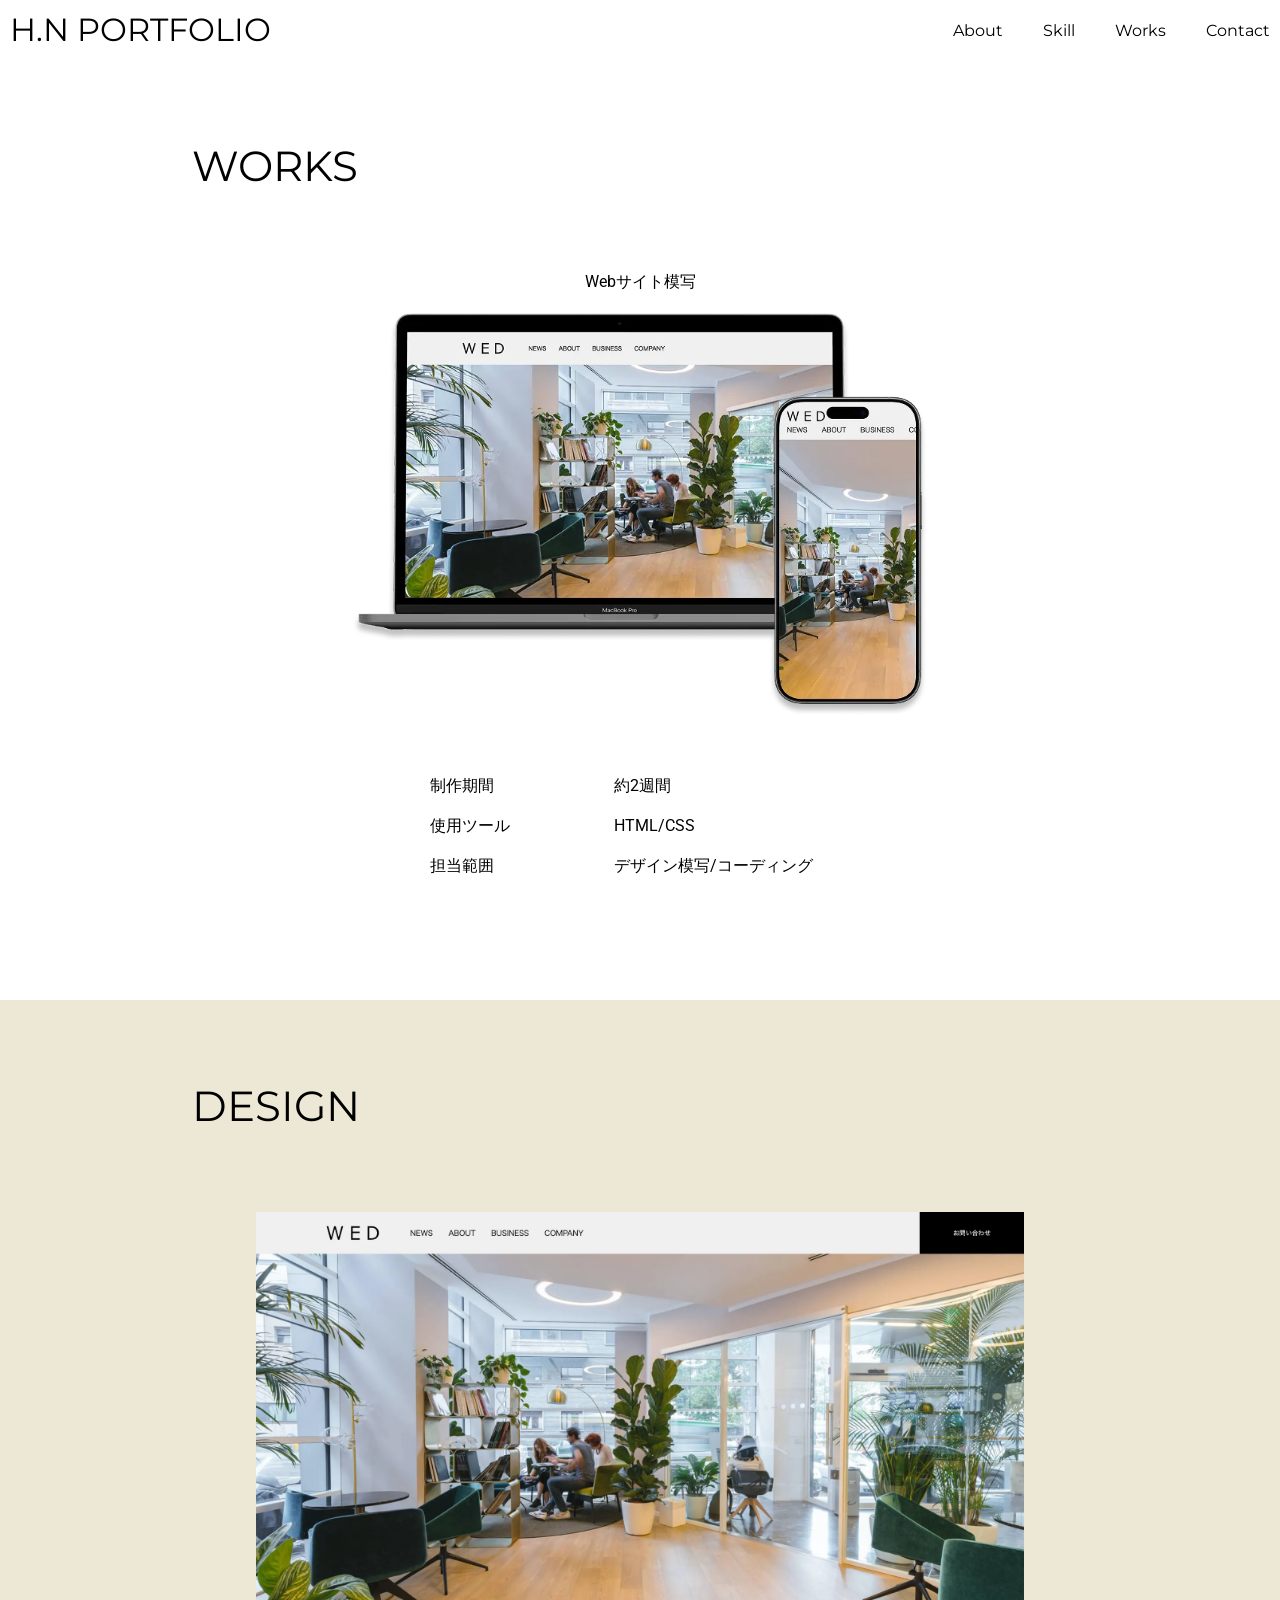
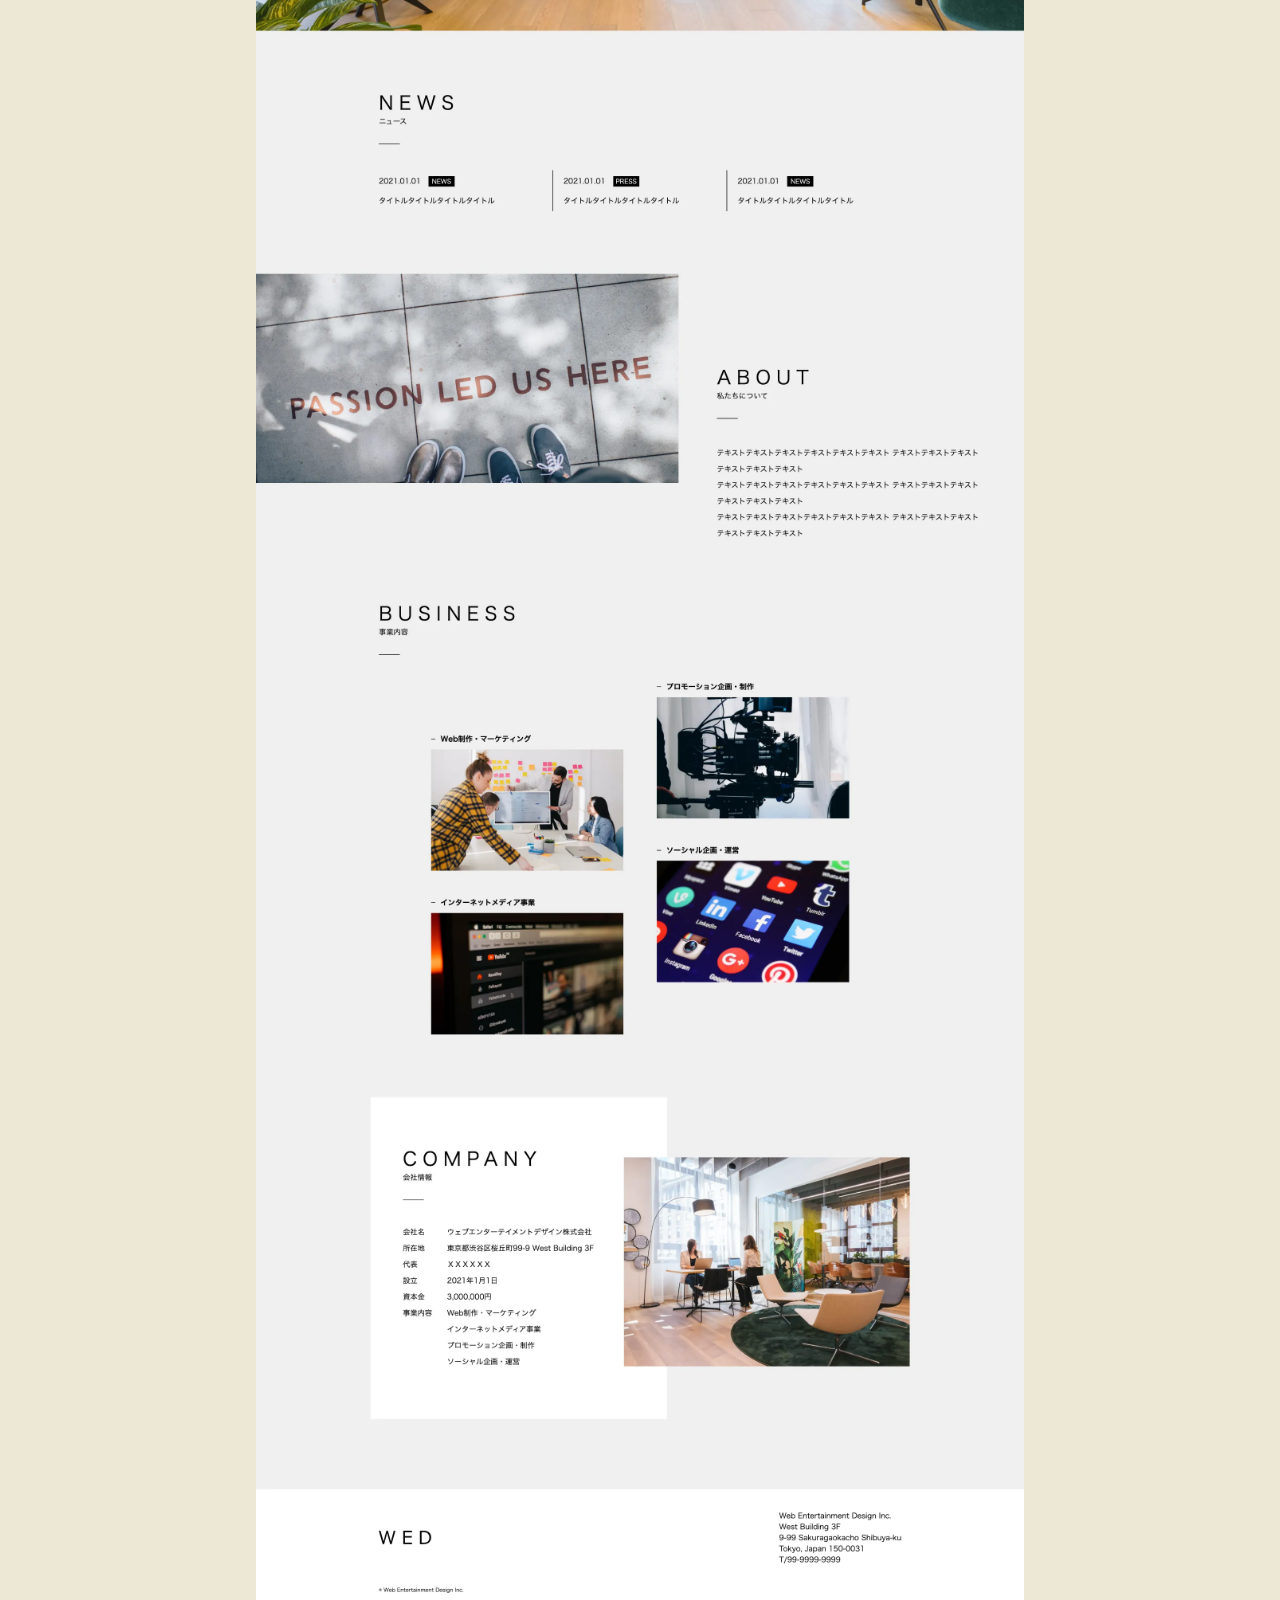
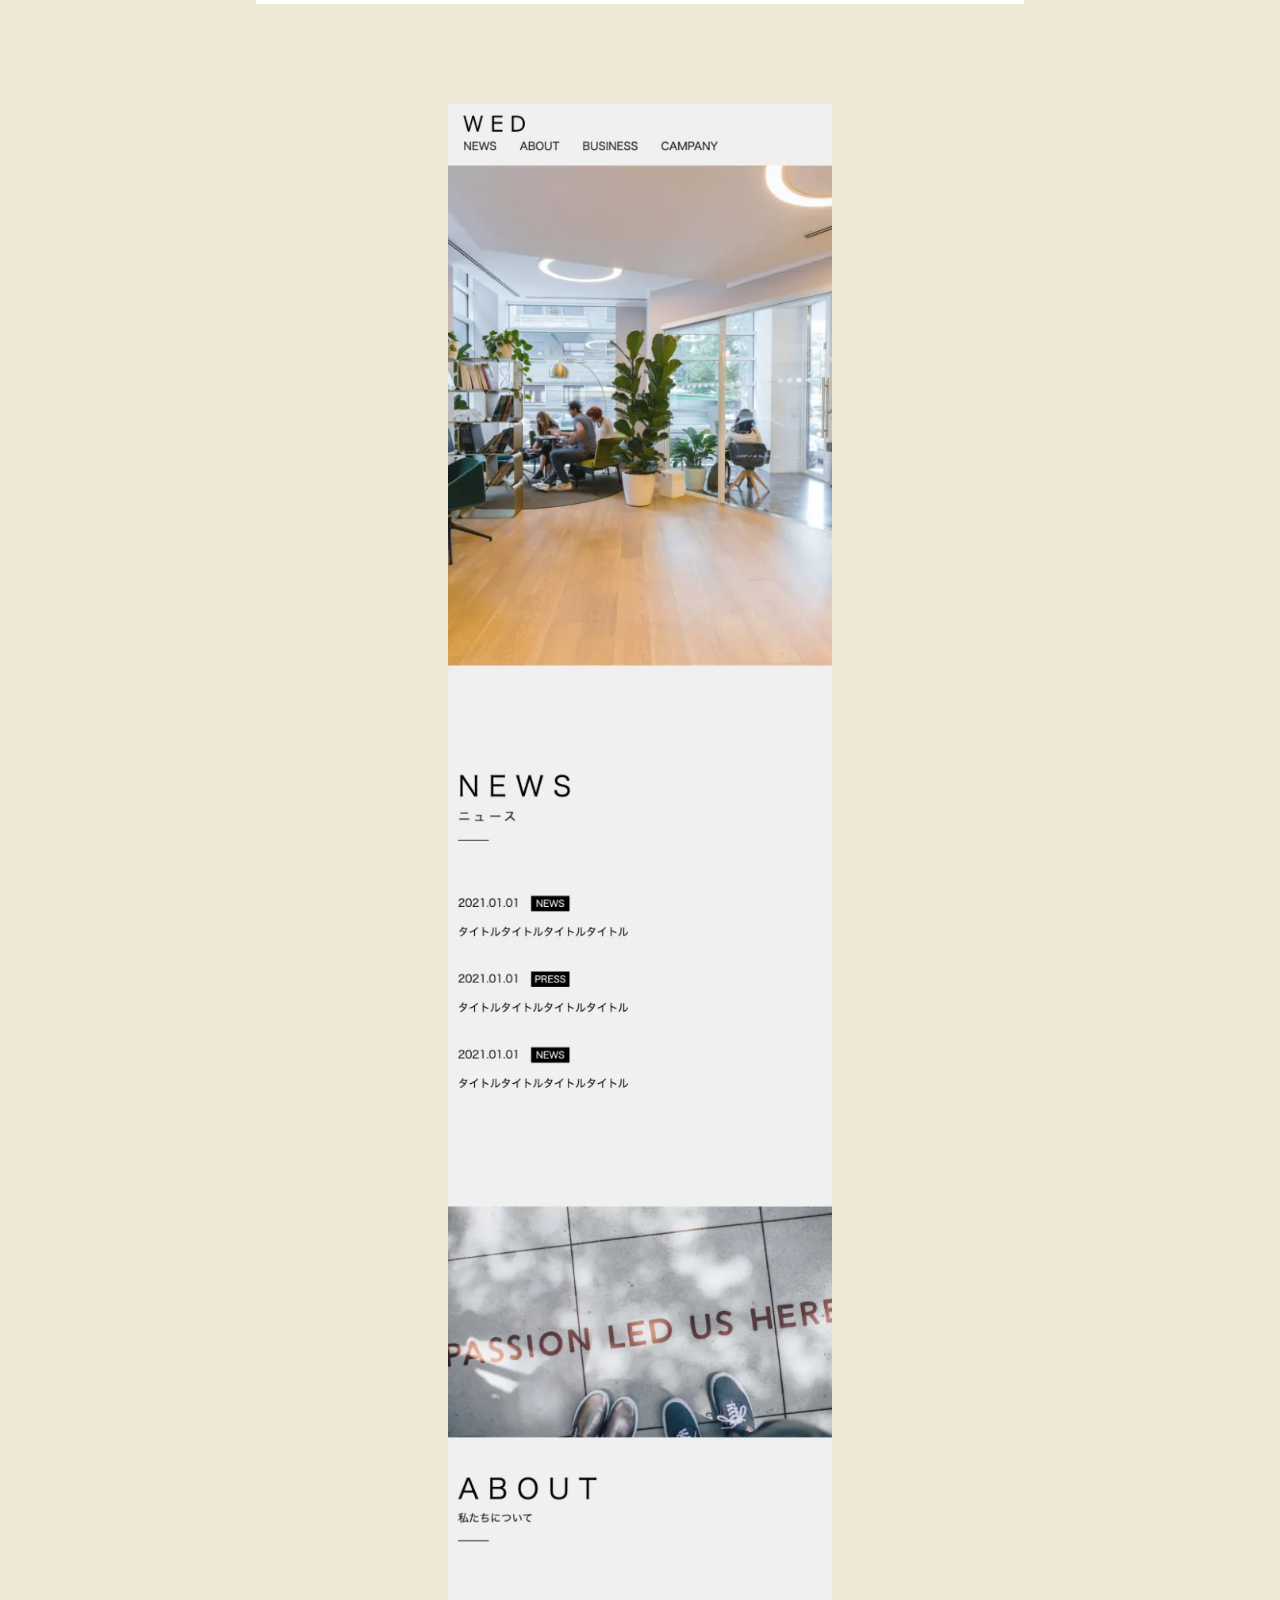
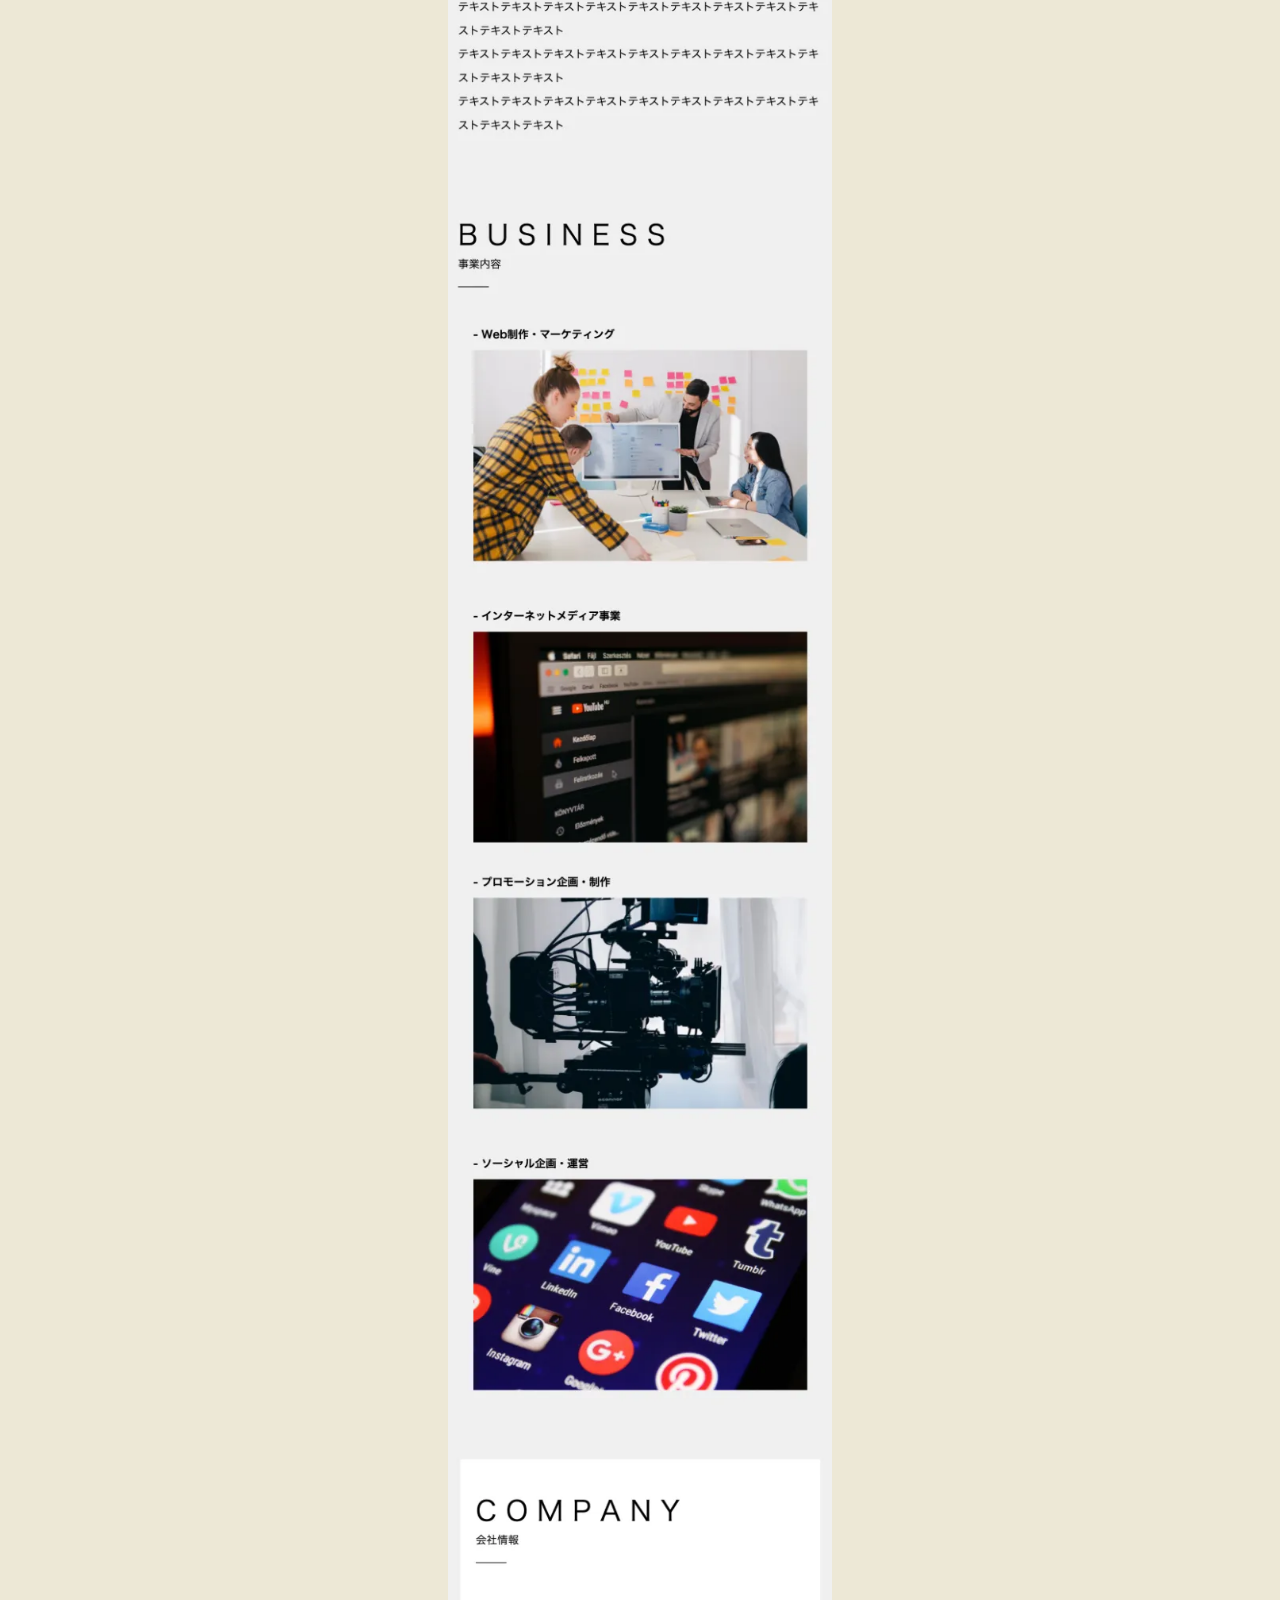
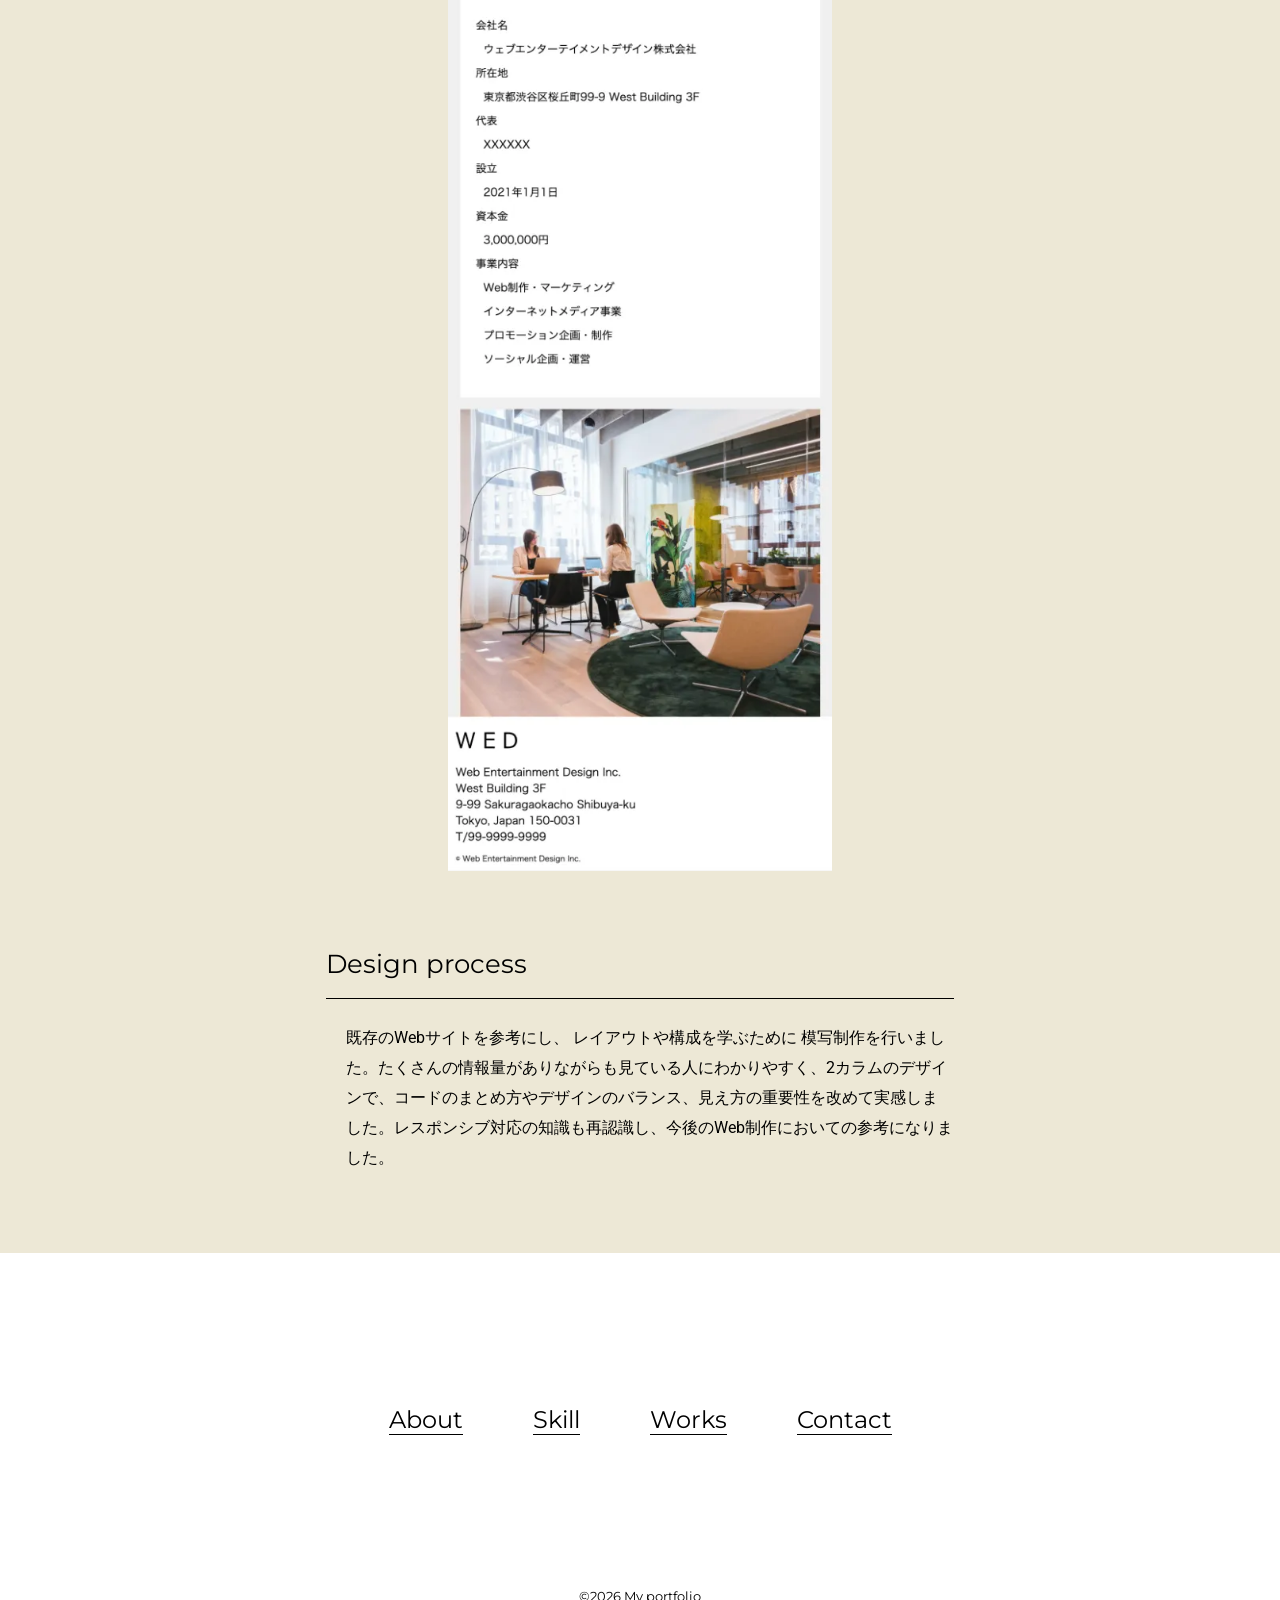
==== works1.html @ a0275f7a "Add files via upload" ====
<!DOCTYPE html>
<html lang="ja">
<head>
  <meta charset="UTF-8">
  <meta name="viewport" content="width=device-width, initial-scale=1.0">
  <title>WORKS/Webデザイン模写</title>

  <link rel="icon" href="img/my icon.png">
  <!--CSS読み込み-->
  <link rel="stylesheet" href="css/reset.css">
  <link rel="stylesheet" href="css/common.css">
  <link rel="stylesheet" href="css/style.css">

  <!--JS読み込み-->
  <script src="js/main.js" defer></script>

  <!--Google フォント-->
  <link rel="preconnect" href="https://fonts.googleapis.com">
  <link rel="preconnect" href="https://fonts.gstatic.com" crossorigin>
  <link
    href="https://fonts.googleapis.com/css2?family=Montserrat:ital,wght@0,100..900;1,100..900&family=Roboto:ital,wght@0,100..900;1,100..900&display=swap"
    rel="stylesheet">

</head>
<body>
  <header id="header-2">
    <div class="header-inner-2">
      <h1><a href="index.html" target="_blank">H.N PORTFOLIO</a></h1>

      <nav>
        <ul>
          <li><a href="#about">About</a></li>
          <li><a href="#skill">Skill</a></li>
          <li><a href="#works">Works</a></li>
          <li><a href="#contact">Contact</a></li>
        </ul>
      </nav>
    </div>
  </header>

  <section id="works-1">
    <div class="works1-title">
      <h2>WORKS</h2>
      <!-- <h3>制作実績</h3> -->
    </div>
    <div class="works1-title2">
      <h3>Webサイト模写</h3>
      <img src="img/work1.webp" alt="webサイト模写1">
    </div>
    <div class="info">
      <dl class="info-flex">
        <dt>制作期間</dt>
        <dd>約2週間</dd>
          <dt>使用ツール</dt>
          <dd>HTML/CSS</dd>
          <dt>担当範囲</dt>
          <dd>デザイン模写/コーディング</dd>
      </dl>
    </div>
  </section>

  <section id="design">
    <h2>DESIGN</h2>
    <img class="img1" src="img/web制作ps１.webp" alt="web制作サイト模写パソコン">
    <img class="img2" src="img/web制作sp１.webp" alt="web制作サイト模写スマートフォン">

  <div class="design-pro">
    <h3>Design process</h3>
    <p>既存のWebサイトを参考にし、 レイアウトや構成を学ぶために 模写制作を行いました。たくさんの情報量がありながらも見ている人にわかりやすく、2カラムのデザインで、コードのまとめ方やデザインのバランス、見え方の重要性を改めて実感しました。レスポンシブ対応の知識も再認識し、今後のWeb制作においての参考になりました。</p>
  </div>
  </section>

  <footer id="footer">
    <div class="footer-inner">
      <p><a href="#about">About</a></p>
      <p><a href="#skill">Skill</a></p>
      <p><a href="#works">Works</a></p>
      <p><a href="#contact">Contact</a></p>
    </div>
    <small class="small">©2026 My portfolio</small>
  </footer>
  </section>
</body>
</html>
---- css/common.css ----
@charset "utf-8";

/* header */

#header {
  width: 100%;
  height: 60px;
  background-color: #D4CDB5;
  position: fixed;
  z-index: 10;
}

.header-inner {
  max-width: 1335px;
  display: flex;
 justify-content: space-between;
  margin: 0 auto;
  padding: 0 10px;
}

#header h1 {
  line-height: 60px;
  font-weight: normal;
  font-size: 32px;
}

#header .header-list {
  display: flex;
  gap: 40px;
  height: 60px;
  align-items: center;
}

#header .header-list li {
  transition-duration: .4s;
}
#header .header-list li:hover {
  transform: scale(1.1);
}

/* ハンバーガーメニュー */
#navArea nav {
  font-size: 18px;
  display: block;
  width: 220px;
  position: fixed;
  background-color: #D4CDB5;
  top: 0;
  left: -300px;
  bottom: 0;
  transition: all 0.5s;
  z-index: 3;
  opacity: 0;
}

.open nav {
  left: 0;
  opacity: 1;
}

.toggle-btn {
  display: block;
  position: fixed;
  top: 10px;
  right: 30px;
  width: 30px;
  height: 30px;
  z-index: 30;
  cursor: pointer;
  display: none;
}

.toggle-btn span {
  position: absolute;
  display: block;
  left: 0;
  width: 30px;
  height: 2px;
  background-color: #333;
  transition: all 0.5s;
  border-radius: 4px;
}

.toggle-btn span:nth-child(1) {
  top: 4px;
}
.toggle-btn span:nth-child(2) {
  top: 14px;
}
.toggle-btn span:nth-child(3) {
  bottom: 4px;
}

#mask {
  display: none;
  transition: all 0.5s;
}

nav .inner {
  padding: 25px;
  width: 280px;
}
nav .inner ul li {
  border-bottom: 1px solid #fff;
}
nav .inner ul li a {
  display: block;
  color: #fff;
  padding: 16px;
  transition-duration: 0.2s;
}
nav .inner ul li a:hover {
  background-color: #e4e4e4;
}

/* header-2 */

#header-2 {
  width: 100%;
  height: 60px;
  background-color: #fff;
  position: fixed;
  z-index: 10;
}

.header-inner-2 {
  max-width: 1335px;
  display: flex;
 justify-content: space-between;
  margin: 0 auto;
  padding: 0 10px;
}

#header-2 h1 {
  line-height: 60px;
  font-weight: normal;
  font-size: 32px;
}

#header-2 ul {
  display: flex;
  gap: 40px;
  height: 60px;
  align-items: center;
}

#header-2  li {
  transition-duration: .4s;
}
#header-2 li:hover {
  transform: scale(1.1);
}

/* contact */

#contact {
  width: 100%;
  height: 700px;
  background-color: #4C4A4A;
  color: #fff;
}

.contact-inner {
  max-width: 100%;
  text-align: center;
  padding-top: 200px;
}

.contact-inner p {
  margin-top: 50px;
  line-height: 28px;
  letter-spacing: 3%;
}

.mail {
  width: 300px;
  height: 60px;
  font-size: 32px;
  background-color: #fff;
  color: #4C4A4A;
  display: block;
  margin: 0 auto;
  margin-top: 50px;
  line-height: 60px;
  border-radius: 30px;
  overflow: hidden;
  position: relative;
  transition-duration: .4s;
  z-index: 2;
}
.mail::after {
  background: #ff701e;
  border-radius: 50%;
  content: "";
  display: block;
  margin: auto;
  opacity: 0;
  pointer-events: none;
  position: absolute;
  top: 50%;
  left: 0;
  right: 0;
  width: 100%;
  padding-top: 100%;
  height: 0;
  z-index: -1;
  transform: translateY(-50%) scale(0.1);
  transition: opacity .5s, transform 0s;
  transition-delay: 0s, .4s;
}
 
.mail:hover {
  color: #fff;
}
.mail:hover::after {
  opacity: 1;
  transform: translateY(-50%) scale(1.1);
  transition-delay: 0s;
  transition: opacity .8s, transform .6s ease-in-out;
}

/* footer */

#footer {
  width: 100%;
  height: 345px;
}

.footer-inner {
  display: flex;
  margin: 0 auto;
  gap: 70px;
  font-size: 24px;
  max-width: 90%;
  height: 335px;
  align-items: center;
  justify-content: center;
}

.footer-inner a {
  display: inline-block;
  text-align: center;
  position: relative;
  transition-duration: .4s;
}

.footer-inner a::after {
  content: "";
  width: 100%;
  height: 1px;
 background-color: black;
 display: block;
}

.footer-inner a:hover {
  transform: scale(1.1);
}
.small {
  max-width: 90%;
  margin: 0 auto;
  text-align: center;
  display: block;
  padding-bottom: 10px;
}

@media (max-width: 600px) {

  * {
    flex-direction: column;
  }

  h2 {
    font-size: 28px;
  }

  h3 {
    font-size: 14px;
  }

  p {
    font-size: 14px;
  }

  #header,
  #header-2 {
    width: 100%;
  }

  #header h1 {
    max-width: 50%;
    margin: 0 auto;
    font-size: 18px;
  }

  .header-list a {
    display: none;
  }

  #header-2 ul a {
    display: none;
  }
  #header-2 h1 {
    max-width: 50%;
    margin: 0 auto;
    font-size: 18px;
  }
  .toggle-btn {
    display: block;
  }
  .contact-inner p {
    max-width: 80%;
    margin: 0 auto;
    margin-top: 30px;
    text-align: left;
  }

  .mail {
    width: 200px;
    font-size: 24px;
  }

  .footer-inner {
    gap: 30px;
  }
}
---- css/style.css ----
@charset "utf-8";

/* main */

#main {
  width: 100%;
  position: relative;
}

#main .name {
  font-weight: bold;
  letter-spacing: 3%;
  font-size: 34px;
  max-width: 400px;
  top: 50%;
  left: 50%;
  transform: translate(-50%, -50%);
  position: absolute;
  opacity: 0;
  animation-name: fadeIn;
  animation-duration: 4s;
  animation-timing-function: cubic-bezier(0.33, 1, 0.68, 1);
  animation-fill-mode: forwards;
}

@keyframes fadeIn {
  0% {
    opacity: 0;
  }

  100% {
    opacity: 1;
  }
}

#main img {
  width: 100%;
  height: auto;
}

/* about  */

#about {
  width: 100%;
}

.about-title {
  max-width: 90%;
  margin: 0 auto;
  padding-top: 80px;
  text-align: center;
}

#about img {
  width: 350px;
  height: 320px;
}

.about-flex {
  display: flex;
  gap: 90px;
  max-width: 60%;
  margin: 80px auto;

}

.about-flex-right {
  max-width: 470px;
  margin-top: 50px;
}

.about-flex-right h3 {
  font-size: 20px;
}

.about-flex-right p {
  padding: 20px;
  letter-spacing: 5%;
}

.about-name {
  max-width: 70%;
  margin: 0 auto;
  text-align: center;

}

.about-name p {
  line-height: 20px;
}

/* skill */
#skill {
  width: 100%;
  height: 750px;
  background-color: #EDE8D6;
}

#skill img {
  width: 170px;
  margin: 30px auto;
}

.skill-title {
  max-width: 100%;
  padding-top: 80px;
  text-align: center;
}

.skill-flex {
  display: flex;
  gap: 60px;
  max-width: 70%;
  margin: 0 auto;
  margin-top: 80px;
}

.skill-flex h3 {
  margin-bottom: 5px;
}

.skill-flex p {
  max-width: 70%;
  margin: 0 auto;
  line-height: 22px;
  letter-spacing: 3%;
}

.skill-flex-left,
.skill-flex-right {
  flex: 1;
}

.skill-inner-title {
  max-width: 30%;
  margin: 0 auto;
  text-align: center;
}

/* works */
#works {
  width: 100%;
  height: 700px;
  background-color: #fff;
}

.works-title {
  max-width: 100%;
  padding-top: 80px;
  text-align: center;
}

#works img {
  max-width: 80%;
  margin: 0 auto;
  margin-bottom: 30px;
}

.works-flex {
  display: flex;
  max-width: 98%;
  margin: 80px auto;

}

.works-inner {
  display: block;
  max-width: 90%;
  margin: 0 auto;
}

.works-text {
  font-size: 18px;
  text-align: center;
}

/* works-1 */

#works-1 {
  padding-top: 60px;
  width: 100%;
  height: 1000px;
}

.works1-title {
  max-width: 70%;
  margin: 0 auto;
  padding-top: 80px;
}

.works1-title h3 {
  padding-left: 50px;
}

#works-1 img {
  width: 50%;
  margin: 0 auto;
}

.works1-title2 {
  max-width: 90%;
  margin: 0 auto;
  margin-top: 80px;
}

.works1-title2 h3 {
  text-align: center;
  margin-bottom: 20px;
}

.info {
  width: 100%;
  margin-top: 50px;

}

.info-flex {
  display: flex;
  width: 500px;
  flex-wrap: wrap;
  margin: 0 auto;
  padding-left: 40px;
}

.info-flex dl {
  border-bottom: black solid 1px;
}

.info-flex dt {
  width: 20%;
  line-height: 40px;
}

.info-flex dd {
  width: 50%;
  margin-left: 20%;
  line-height: 40px;
}


/* design */

#design {
  width: 100%;
  height: 80%;
  background-color: #EDE8D6;
}

#design.design2 {
  height: 80%;
}

#design h3 {
  font-size: 26px;
  max-width: 70%;
  margin: 0 auto;
}

#design h2 {
  max-width: 70%;
  margin: 0 auto;
  padding-top: 80px;
}

#design .img1 {
  width: 60%;
  margin: 0 auto;
  margin-top: 80px;
}

#design .img2 {
  width: 30%;
  margin: 0 auto;
  margin-top: 100px;
}

.design-pro {
  max-width: 70%;
  margin: 0 auto;
  margin-top: 80px;
}

.design-pro p {
  width: 70%;
  margin: 0 auto;
  margin-top: 20px;
  line-height: 30px;
  letter-spacing: 2%;
  padding-left: 20px;
  padding-bottom: 80px;
}

.design-pro h3::after {
  content: "";
  width: 100%;
  height: 1px;
  background-color: black;
  display: inline-block;
}

.design-pro h3 {
  line-height: 26px;
}

@media (max-width: 600px) {

  * {
    flex-direction: column;
  }

  h2 {
    font-size: 28px;
  }

  #about img {
    width: 220px;
    height: 210px;
    margin: 0 auto;
  }

  .about-flex {
    gap: 0;
  }

  h3 {
    font-size: 14px;
  }

  p {
    font-size: 14px;
  }

  #main .name {
    font-size: 20px;
  }

  #skill {
    height: 1100px;
  }

  #works {
    height: 1400px;
  }

  .works-inner {
    margin-top: 50px;
  }

  .works-inner:first-child {
    margin-top: 0;
  }

  #works-1 {
    width: 100%;
    height: 900px;
  }
  #works-1 h2 {
    text-align: center;
  }
.works1-title2 {
  width: 100%;
 
}
 #works-1 img {
  width: 70%;
 
 }
 .info-flex {
  font-size: 14px;
  max-width: 400px;
  margin: 0 auto;
padding-left: 20%;
 }
 .works1-title2 h3 {
 width: 90%;
 margin: 0 auto;
 margin-bottom: 10px;
 }
.info-flex dd {
  width: 100%;
  margin-left: 0;
  padding-left: 30px;
}
.info-flex dt {
  font-size: 16px;
  width: 100%;
  
}
}
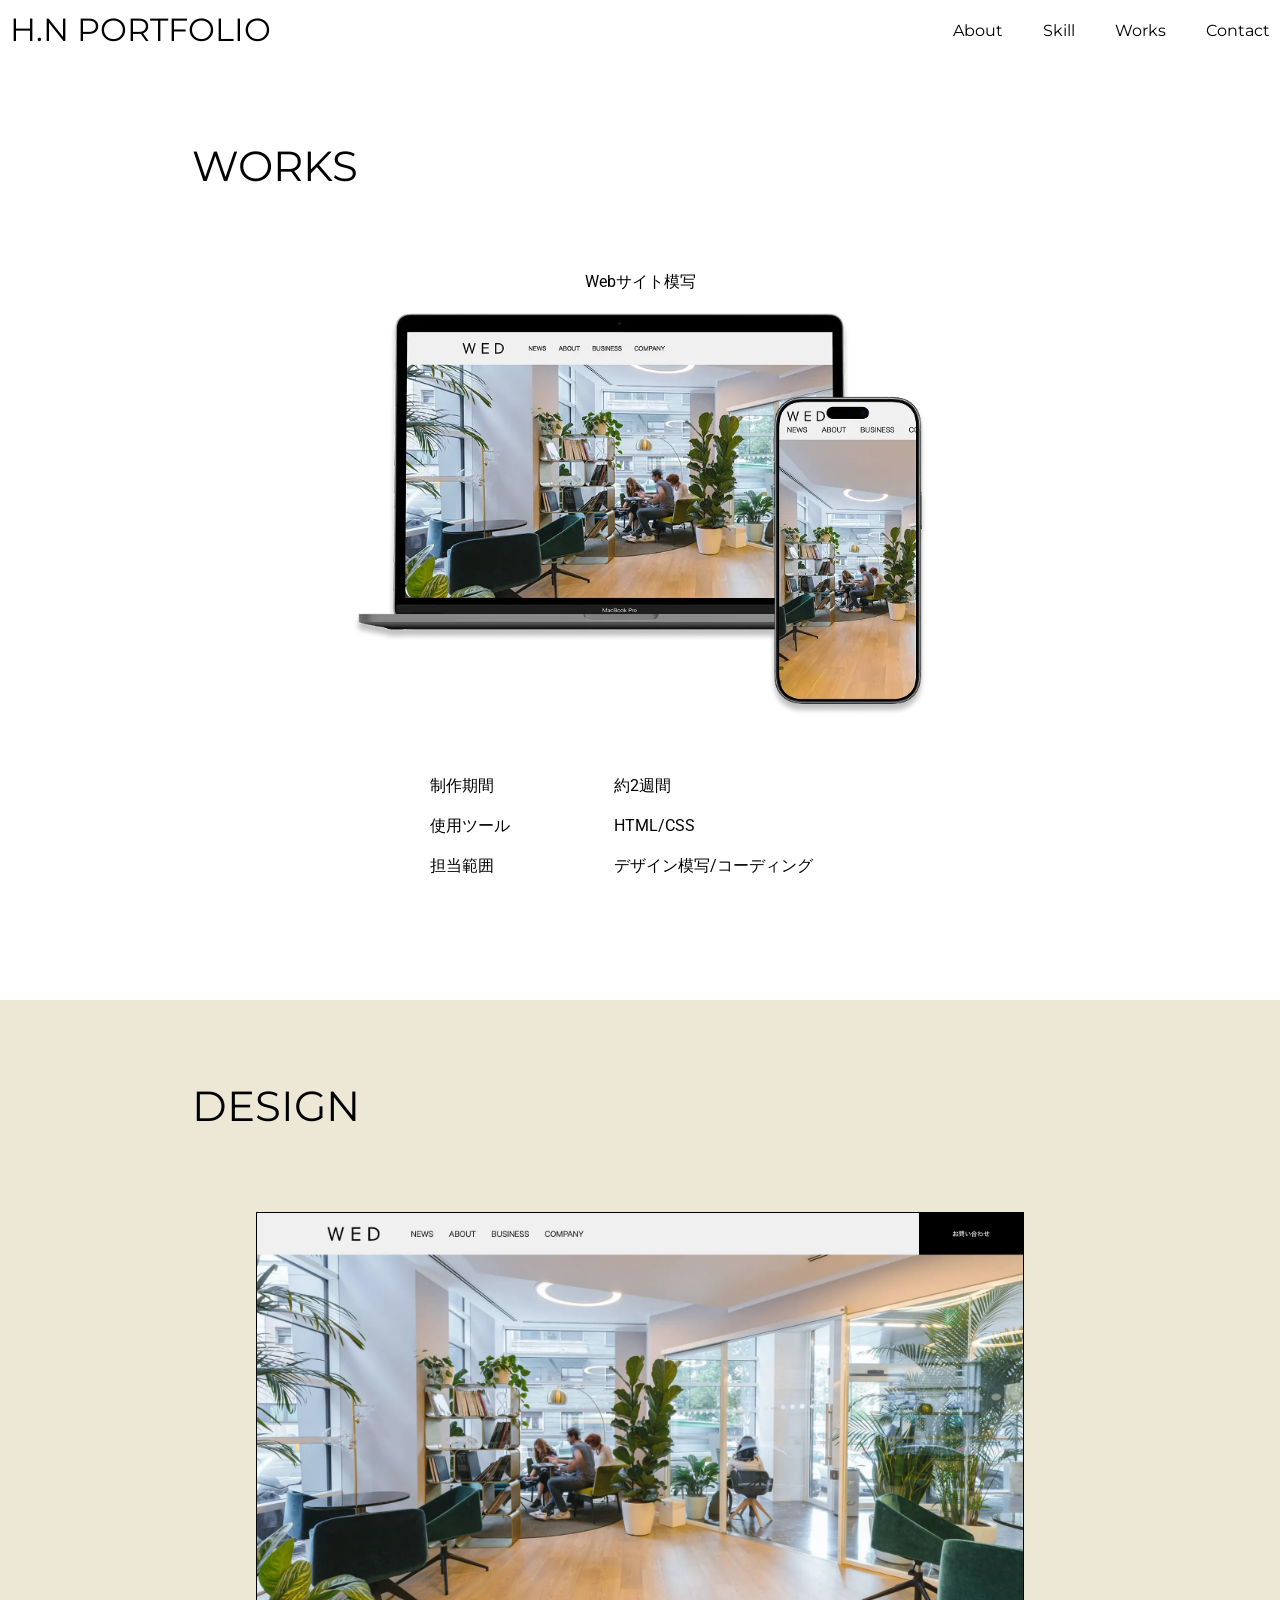
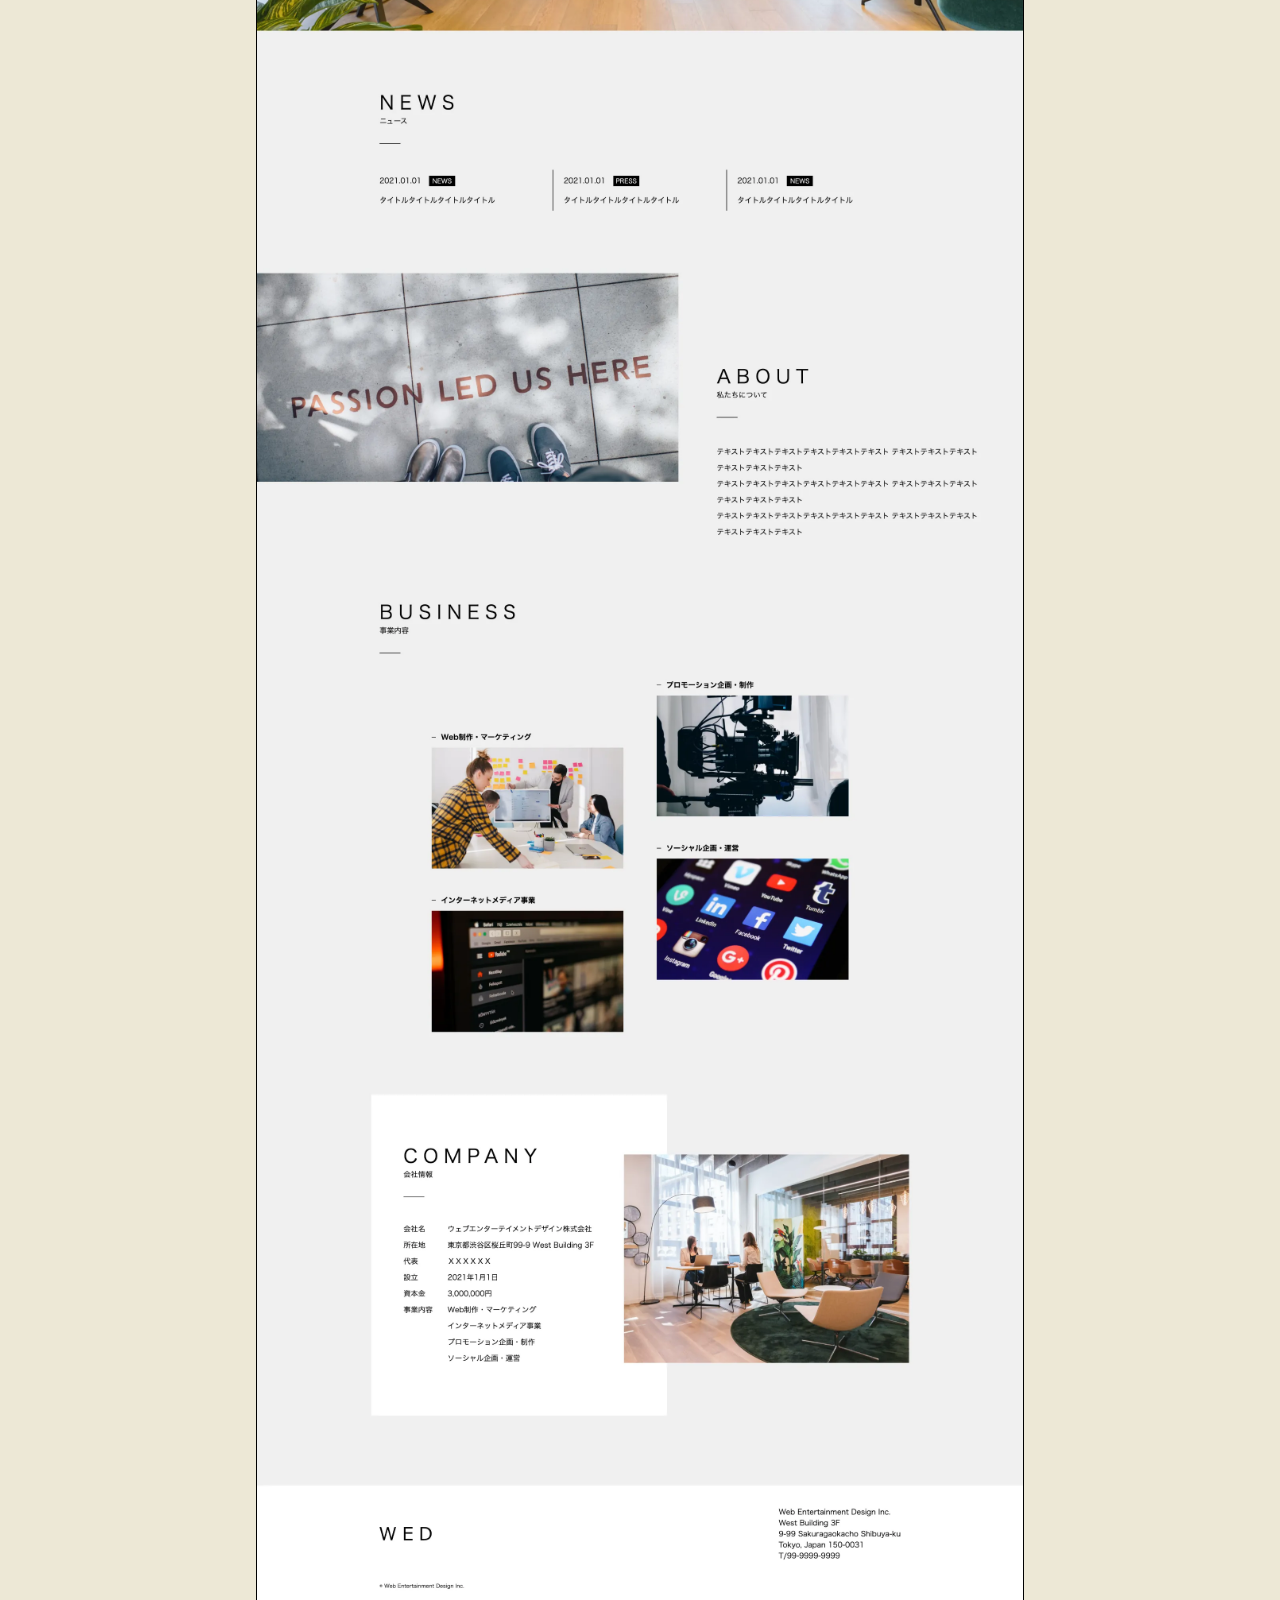
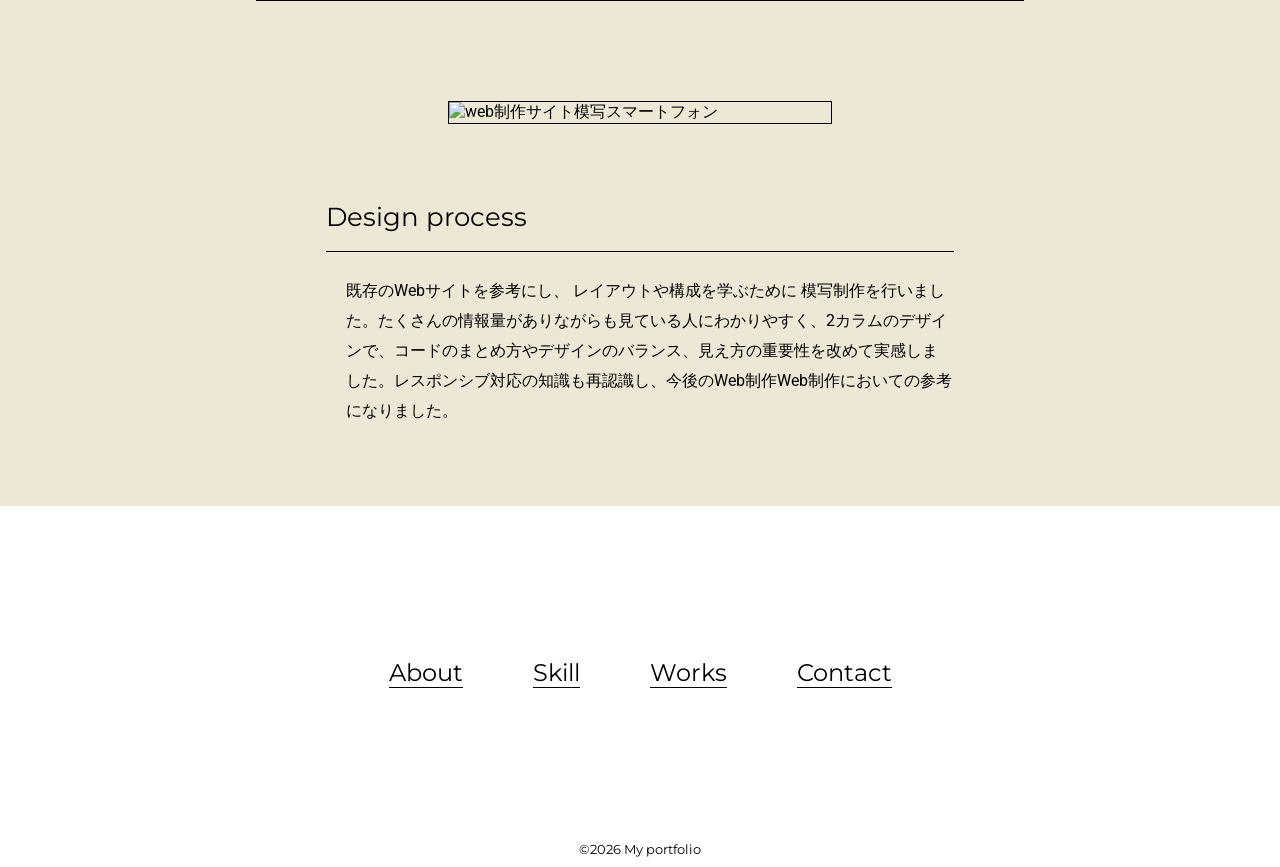
==== commit bfa904de: "Add files via upload" ====
--- a/works1.html
+++ b/works1.html
@@ -5,7 +5,7 @@
   <meta name="viewport" content="width=device-width, initial-scale=1.0">
   <title>WORKS/Webデザイン模写</title>
 
-  <link rel="icon" href="img/my icon.png">
+  <link rel="icon" href="img/my icon.webp">
   <!--CSS読み込み-->
   <link rel="stylesheet" href="css/reset.css">
   <link rel="stylesheet" href="css/common.css">
@@ -29,10 +29,10 @@
 
       <nav>
         <ul>
-          <li><a href="#about">About</a></li>
-          <li><a href="#skill">Skill</a></li>
-          <li><a href="#works">Works</a></li>
-          <li><a href="#contact">Contact</a></li>
+          <li><a href="index.html#about">About</a></li>
+          <li><a href="index.html#skill">Skill</a></li>
+          <li><a href="index.html#works">Works</a></li>
+          <li><a href="index.html#contact">Contact</a></li>
         </ul>
       </nav>
     </div>
@@ -62,11 +62,11 @@
   <section id="design">
     <h2>DESIGN</h2>
     <img class="img1" src="img/web制作ps１.webp" alt="web制作サイト模写パソコン">
-    <img class="img2" src="img/web制作sp１.webp" alt="web制作サイト模写スマートフォン">
+    <img class="img2" src="img/web制作sp１.png" alt="web制作サイト模写スマートフォン">
 
   <div class="design-pro">
     <h3>Design process</h3>
-    <p>既存のWebサイトを参考にし、 レイアウトや構成を学ぶために 模写制作を行いました。たくさんの情報量がありながらも見ている人にわかりやすく、2カラムのデザインで、コードのまとめ方やデザインのバランス、見え方の重要性を改めて実感しました。レスポンシブ対応の知識も再認識し、今後のWeb制作においての参考になりました。</p>
+    <p>既存のWebサイトを参考にし、 レイアウトや構成を学ぶために 模写制作を行いました。たくさんの情報量がありながらも見ている人にわかりやすく、2カラムのデザインで、コードのまとめ方やデザインのバランス、見え方の重要性を改めて実感しました。レスポンシブ対応の知識も再認識し、今後のWeb制作Web制作においての参考になりました。</p>
   </div>
   </section>
 
--- a/css/style.css
+++ b/css/style.css
@@ -52,8 +52,8 @@
 }
 
 #about img {
-  width: 350px;
-  height: 320px;
+  width: 40%;
+  object-fit: contain;
 }
 
 .about-flex {
@@ -195,6 +195,7 @@
 #works-1 img {
   width: 50%;
   margin: 0 auto;
+
 }
 
 .works1-title2 {
@@ -266,12 +267,14 @@
   width: 60%;
   margin: 0 auto;
   margin-top: 80px;
+  border: black 1px solid;
 }
 
 #design .img2 {
   width: 30%;
   margin: 0 auto;
   margin-top: 100px;
+  border: black 1px solid;
 }
 
 .design-pro {
@@ -386,4 +389,8 @@
   width: 100%;
   
 }
+#design h3 {
+  font-size: 20px;
+}
+
 }
